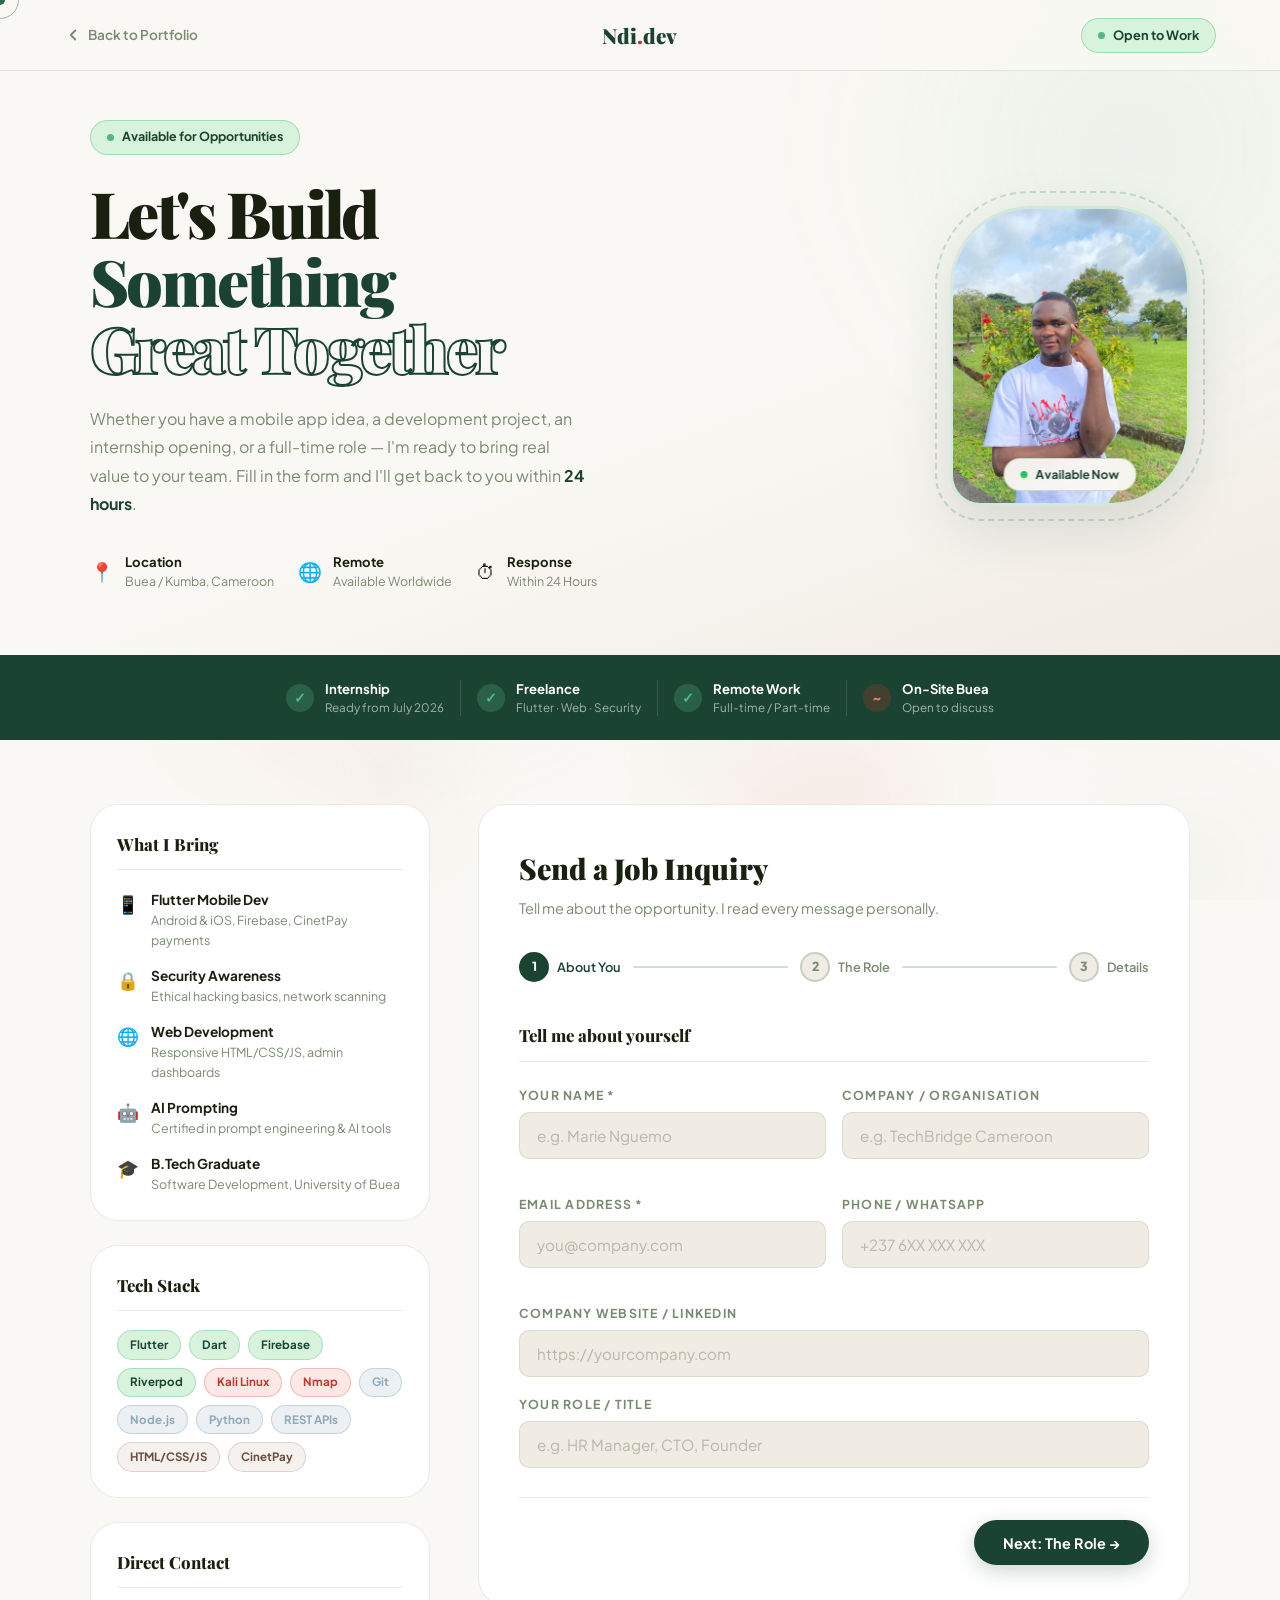
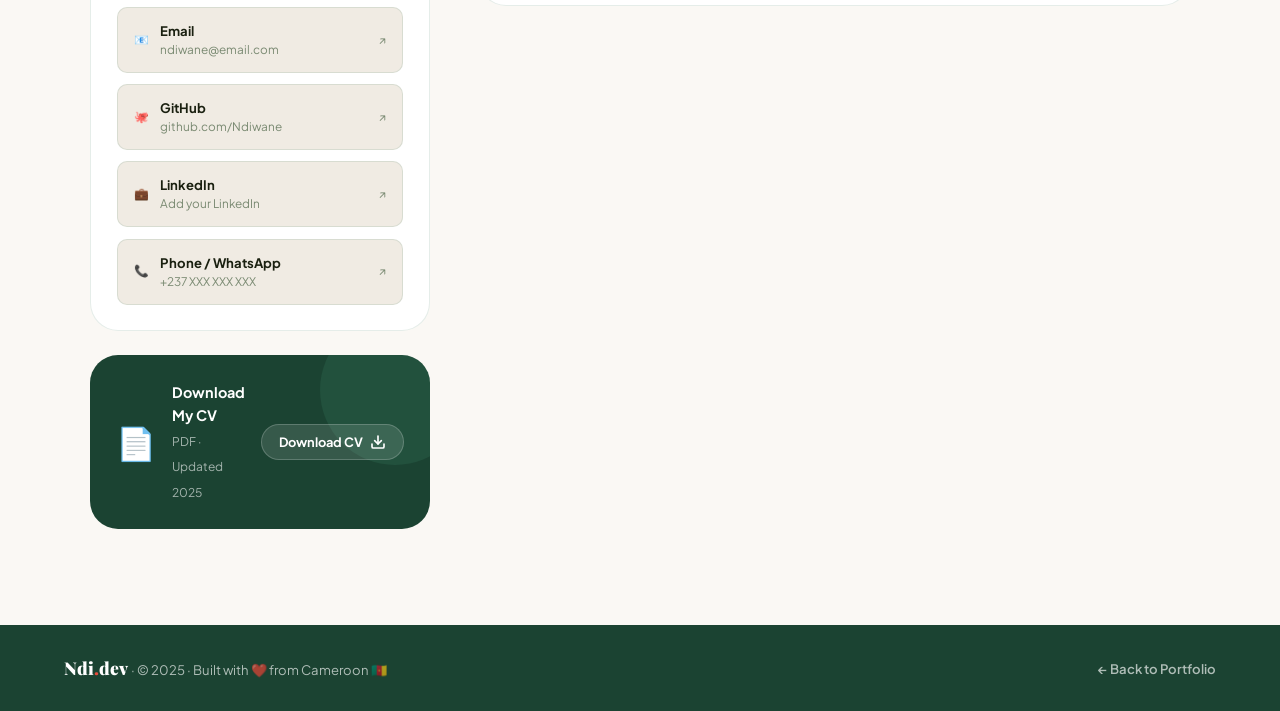
==== hire.html @ b37a6908 "Add files via upload" ====
<!DOCTYPE html>
<html lang="en">
<head>
  <meta charset="UTF-8"/>
  <meta name="viewport" content="width=device-width, initial-scale=1.0"/>
  <meta name="description" content="Hire Ndiwane — Flutter Developer & Cybersecurity Learner from Cameroon. Submit a job inquiry, project brief, or internship offer."/>
  <title>Hire Ndiwane · Let's Work Together</title>
  <link rel="preconnect" href="https://fonts.googleapis.com">
  <link href="https://fonts.googleapis.com/css2?family=Playfair+Display:wght@700;800;900&family=Plus+Jakarta+Sans:wght@300;400;500;600;700&display=swap" rel="stylesheet">
  <link rel="stylesheet" href="hire.css">
</head>
<body>
 
<!-- CURSOR -->
<div class="cursor" id="cursor"></div>
<div class="cursor-ring" id="cursorRing"></div>
 
<!-- PARTICLE CANVAS -->
<canvas id="bgCanvas"></canvas>
 
<!-- ═══════════ NAV ═══════════ -->
<nav class="hn">
  <a href="index.html" class="hn-back">
    <svg width="18" height="18" viewBox="0 0 24 24" fill="none" stroke="currentColor" stroke-width="2.5" stroke-linecap="round" stroke-linejoin="round"><polyline points="15 18 9 12 15 6"/></svg>
    Back to Portfolio
  </a>
  <a href="index.html" class="hn-logo">Ndi<span class="dot">.</span>dev</a>
  <div class="hn-status">
    <span class="status-dot"></span>
    Open to Work
  </div>
</nav>
 
 
<!-- ═══════════ HERO BANNER ═══════════ -->
<header class="hire-hero">
  <div class="hire-hero-inner">
    <div class="hire-hero-text">
      <div class="hire-tag">
        <span class="pulse-dot"></span>
        Available for Opportunities
      </div>
      <h1 class="hire-title">
        Let's Build<br>
        <span class="ht-accent">Something</span><br>
        <span class="ht-stroke">Great Together</span>
      </h1>
      <p class="hire-desc">
        Whether you have a mobile app idea, a development project, an internship opening,
        or a full-time role — I'm ready to bring real value to your team.
        Fill in the form and I'll get back to you within <strong>24 hours</strong>.
      </p>
      <div class="hire-quick-facts">
        <div class="hqf">
          <div class="hqf-icon">📍</div>
          <div><strong>Location</strong><span>Buea / Kumba, Cameroon</span></div>
        </div>
        <div class="hqf">
          <div class="hqf-icon">🌐</div>
          <div><strong>Remote</strong><span>Available Worldwide</span></div>
        </div>
        <div class="hqf">
          <div class="hqf-icon">⏱</div>
          <div><strong>Response</strong><span>Within 24 Hours</span></div>
        </div>
      </div>
    </div>
 
    <div class="hire-hero-photo">
      <div class="hire-photo-frame">
        <img src="profile.jpg" alt="Ndiwane — Available for hire">
        <div class="hire-photo-badge">
          <span class="hpb-dot"></span>
          <strong>Available Now</strong>
        </div>
      </div>
      <div class="hire-photo-ring"></div>
    </div>
  </div>
</header>
 
 
<!-- ═══════════ AVAILABILITY STRIP ═══════════ -->
<div class="avail-strip">
  <div class="avail-inner">
    <div class="avail-item">
      <div class="avail-icon green-icon">✓</div>
      <div><strong>Internship</strong><span>Ready from July 2026</span></div>
    </div>
    <div class="avail-sep"></div>
    <div class="avail-item">
      <div class="avail-icon green-icon">✓</div>
      <div><strong>Freelance</strong><span>Flutter · Web · Security</span></div>
    </div>
    <div class="avail-sep"></div>
    <div class="avail-item">
      <div class="avail-icon green-icon">✓</div>
      <div><strong>Remote Work</strong><span>Full-time / Part-time</span></div>
    </div>
    <div class="avail-sep"></div>
    <div class="avail-item">
      <div class="avail-icon red-icon">~</div>
      <div><strong>On-Site Buea</strong><span>Open to discuss</span></div>
    </div>
  </div>
</div>
 
 
<!-- ═══════════ MAIN CONTENT ═══════════ -->
<main class="hire-main">
  <div class="hire-container">
 
    <!-- LEFT — SIDEBAR INFO -->
    <aside class="hire-sidebar">
 
      <!-- What I offer -->
      <div class="sidebar-card">
        <h3 class="sc-title">What I Bring</h3>
        <div class="offer-list">
          <div class="offer-item">
            <div class="oi-icon">📱</div>
            <div>
              <strong>Flutter Mobile Dev</strong>
              <span>Android &amp; iOS, Firebase, CinetPay payments</span>
            </div>
          </div>
          <div class="offer-item">
            <div class="oi-icon">🔒</div>
            <div>
              <strong>Security Awareness</strong>
              <span>Ethical hacking basics, network scanning</span>
            </div>
          </div>
          <div class="offer-item">
            <div class="oi-icon">🌐</div>
            <div>
              <strong>Web Development</strong>
              <span>Responsive HTML/CSS/JS, admin dashboards</span>
            </div>
          </div>
          <div class="offer-item">
            <div class="oi-icon">🤖</div>
            <div>
              <strong>AI Prompting</strong>
              <span>Certified in prompt engineering &amp; AI tools</span>
            </div>
          </div>
          <div class="offer-item">
            <div class="oi-icon">🎓</div>
            <div>
              <strong>B.Tech Graduate</strong>
              <span>Software Development, University of Buea</span>
            </div>
          </div>
        </div>
      </div>
 
      <!-- Tech Stack -->
      <div class="sidebar-card">
        <h3 class="sc-title">Tech Stack</h3>
        <div class="stack-pills">
          <span class="sp sp-green">Flutter</span>
          <span class="sp sp-green">Dart</span>
          <span class="sp sp-green">Firebase</span>
          <span class="sp sp-green">Riverpod</span>
          <span class="sp sp-red">Kali Linux</span>
          <span class="sp sp-red">Nmap</span>
          <span class="sp sp-sky">Git</span>
          <span class="sp sp-sky">Node.js</span>
          <span class="sp sp-sky">Python</span>
          <span class="sp sp-sky">REST APIs</span>
          <span class="sp sp-earth">HTML/CSS/JS</span>
          <span class="sp sp-earth">CinetPay</span>
        </div>
      </div>
 
      <!-- Direct Contacts -->
      <div class="sidebar-card">
        <h3 class="sc-title">Direct Contact</h3>
        <div class="direct-links">
          <a href="mailto:ndiwane@email.com" class="direct-link">
            <span class="dl-icon">📧</span>
            <div>
              <strong>Email</strong>
              <span>ndiwane@email.com</span>
            </div>
            <span class="dl-arrow">↗</span>
          </a>
          <a href="https://github.com/Ndiwane" target="_blank" class="direct-link">
            <span class="dl-icon">🐙</span>
            <div>
              <strong>GitHub</strong>
              <span>github.com/Ndiwane</span>
            </div>
            <span class="dl-arrow">↗</span>
          </a>
          <a href="#" class="direct-link">
            <span class="dl-icon">💼</span>
            <div>
              <strong>LinkedIn</strong>
              <span>Add your LinkedIn</span>
            </div>
            <span class="dl-arrow">↗</span>
          </a>
          <a href="tel:+237000000000" class="direct-link">
            <span class="dl-icon">📞</span>
            <div>
              <strong>Phone / WhatsApp</strong>
              <span>+237 XXX XXX XXX</span>
            </div>
            <span class="dl-arrow">↗</span>
          </a>
        </div>
      </div>
 
      <!-- CV Download -->
      <div class="cv-card">
        <div class="cv-card-bg"></div>
        <div class="cv-icon">📄</div>
        <div class="cv-text">
          <strong>Download My CV</strong>
          <span>PDF · Updated 2025</span>
        </div>
        <button class="cv-btn" id="cvDownloadBtn" onclick="handleCVDownload()">
          Download CV
          <svg width="16" height="16" viewBox="0 0 24 24" fill="none" stroke="currentColor" stroke-width="2.5" stroke-linecap="round" stroke-linejoin="round"><path d="M21 15v4a2 2 0 0 1-2 2H5a2 2 0 0 1-2-2v-4"/><polyline points="7 10 12 15 17 10"/><line x1="12" y1="15" x2="12" y2="3"/></svg>
        </button>
      </div>
 
    </aside>
 
 
    <!-- RIGHT — HIRE FORM -->
    <section class="hire-form-wrap">
      <div class="hfw-header">
        <h2 class="hfw-title">Send a Job Inquiry</h2>
        <p class="hfw-sub">Tell me about the opportunity. I read every message personally.</p>
      </div>
 
      <!-- PROGRESS STEPS -->
      <div class="form-steps">
        <div class="fs-step active" data-step="1">
          <div class="fs-dot">1</div>
          <span>About You</span>
        </div>
        <div class="fs-line"></div>
        <div class="fs-step" data-step="2">
          <div class="fs-dot">2</div>
          <span>The Role</span>
        </div>
        <div class="fs-line"></div>
        <div class="fs-step" data-step="3">
          <div class="fs-dot">3</div>
          <span>Details</span>
        </div>
      </div>
 
      <form id="hireForm" novalidate>
 
        <!-- STEP 1 — About the employer -->
        <div class="form-step-panel active" id="step1">
          <div class="fsp-title">Tell me about yourself</div>
          <div class="form-row-2">
            <div class="fg">
              <label class="fl">Your Name *</label>
              <input type="text" class="fi" id="emp_name" placeholder="e.g. Marie Nguemo" required>
              <span class="ferr" id="err_emp_name"></span>
            </div>
            <div class="fg">
              <label class="fl">Company / Organisation</label>
              <input type="text" class="fi" id="emp_company" placeholder="e.g. TechBridge Cameroon">
            </div>
          </div>
          <div class="form-row-2">
            <div class="fg">
              <label class="fl">Email Address *</label>
              <input type="email" class="fi" id="emp_email" placeholder="you@company.com" required>
              <span class="ferr" id="err_emp_email"></span>
            </div>
            <div class="fg">
              <label class="fl">Phone / WhatsApp</label>
              <input type="tel" class="fi" id="emp_phone" placeholder="+237 6XX XXX XXX">
            </div>
          </div>
          <div class="fg">
            <label class="fl">Company Website / LinkedIn</label>
            <input type="url" class="fi" id="emp_website" placeholder="https://yourcompany.com">
          </div>
          <div class="fg">
            <label class="fl">Your Role / Title</label>
            <input type="text" class="fi" id="emp_role" placeholder="e.g. HR Manager, CTO, Founder">
          </div>
          <div class="fsp-nav">
            <div></div>
            <button type="button" class="fsp-next" onclick="goStep(2)">Next: The Role →</button>
          </div>
        </div>
 
        <!-- STEP 2 — About the job -->
        <div class="form-step-panel" id="step2">
          <div class="fsp-title">About the opportunity</div>
 
          <div class="fg">
            <label class="fl">Type of Engagement *</label>
            <div class="radio-group">
              <label class="radio-opt">
                <input type="radio" name="eng_type" value="internship" checked>
                <span class="ro-box">🎓 Internship</span>
              </label>
              <label class="radio-opt">
                <input type="radio" name="eng_type" value="fulltime">
                <span class="ro-box">💼 Full-time Job</span>
              </label>
              <label class="radio-opt">
                <input type="radio" name="eng_type" value="parttime">
                <span class="ro-box">⏱ Part-time</span>
              </label>
              <label class="radio-opt">
                <input type="radio" name="eng_type" value="freelance">
                <span class="ro-box">🚀 Freelance Project</span>
              </label>
              <label class="radio-opt">
                <input type="radio" name="eng_type" value="contract">
                <span class="ro-box">📋 Contract</span>
              </label>
              <label class="radio-opt">
                <input type="radio" name="eng_type" value="other">
                <span class="ro-box">💡 Other</span>
              </label>
            </div>
          </div>
 
          <div class="fg">
            <label class="fl">Primary Skills Required *</label>
            <div class="checkbox-group">
              <label class="check-opt"><input type="checkbox" name="skills" value="Flutter"><span>📱 Flutter / Dart</span></label>
              <label class="check-opt"><input type="checkbox" name="skills" value="Firebase"><span>🔥 Firebase</span></label>
              <label class="check-opt"><input type="checkbox" name="skills" value="Cybersecurity"><span>🔒 Cybersecurity</span></label>
              <label class="check-opt"><input type="checkbox" name="skills" value="Web"><span>🌐 Web Dev</span></label>
              <label class="check-opt"><input type="checkbox" name="skills" value="Backend"><span>🔧 Backend / API</span></label>
              <label class="check-opt"><input type="checkbox" name="skills" value="AI"><span>🤖 AI / Prompt Eng.</span></label>
              <label class="check-opt"><input type="checkbox" name="skills" value="Other"><span>➕ Other</span></label>
            </div>
          </div>
 
          <div class="form-row-2">
            <div class="fg">
              <label class="fl">Work Mode</label>
              <select class="fi fselect" id="work_mode">
                <option value="">Select…</option>
                <option value="remote">🌐 Remote</option>
                <option value="onsite">🏢 On-site (Buea/Cameroon)</option>
                <option value="hybrid">🔀 Hybrid</option>
                <option value="flexible">💬 Flexible / Discuss</option>
              </select>
            </div>
            <div class="fg">
              <label class="fl">Proposed Start Date</label>
              <input type="date" class="fi" id="start_date">
            </div>
          </div>
 
          <div class="form-row-2">
            <div class="fg">
              <label class="fl">Duration / Contract Length</label>
              <input type="text" class="fi" id="duration" placeholder="e.g. 3 months, 1 year, ongoing">
            </div>
            <div class="fg">
              <label class="fl">Budget / Salary Range</label>
              <input type="text" class="fi" id="budget" placeholder="e.g. 150,000 XAF/month, Negotiable">
            </div>
          </div>
 
          <div class="fsp-nav">
            <button type="button" class="fsp-back" onclick="goStep(1)">← Back</button>
            <button type="button" class="fsp-next" onclick="goStep(3)">Next: Details →</button>
          </div>
        </div>
 
        <!-- STEP 3 — Project/role details -->
        <div class="form-step-panel" id="step3">
          <div class="fsp-title">Tell me more</div>
 
          <div class="fg">
            <label class="fl">Job Title / Role Name *</label>
            <input type="text" class="fi" id="job_title" placeholder="e.g. Junior Flutter Developer" required>
            <span class="ferr" id="err_job_title"></span>
          </div>
 
          <div class="fg">
            <label class="fl">Job / Project Description *</label>
            <textarea class="fi ftextarea" id="job_desc" rows="5"
              placeholder="Describe the role, what the project is about, day-to-day responsibilities, team size, and anything else I should know…" required></textarea>
            <div class="char-counter"><span id="charCount">0</span> / 1000</div>
            <span class="ferr" id="err_job_desc"></span>
          </div>
 
          <div class="fg">
            <label class="fl">Why Me? (Optional)</label>
            <textarea class="fi ftextarea" id="why_me" rows="3"
              placeholder="Why did you choose to reach out to me specifically? What made my profile stand out?"></textarea>
          </div>
 
          <div class="fg">
            <label class="fl">How Did You Find Me?</label>
            <select class="fi fselect" id="source">
              <option value="">Select…</option>
              <option value="github">GitHub</option>
              <option value="linkedin">LinkedIn</option>
              <option value="referral">Referral / Word of mouth</option>
              <option value="portfolio">This Portfolio</option>
              <option value="social">Social Media</option>
              <option value="other">Other</option>
            </select>
          </div>
 
          <!-- Summary preview -->
          <div class="inquiry-summary" id="inquirySummary">
            <div class="is-title">📋 Inquiry Summary</div>
            <div class="is-grid" id="isSummaryGrid">
              <!-- filled by JS -->
            </div>
          </div>
 
          <div class="form-check">
            <label class="check-consent">
              <input type="checkbox" id="consent" required>
              <span>I agree that Ndiwane may store and use this information to respond to my inquiry. No data is shared with third parties.</span>
            </label>
            <span class="ferr" id="err_consent"></span>
          </div>
 
          <div class="fsp-nav">
            <button type="button" class="fsp-back" onclick="goStep(2)">← Back</button>
            <button type="button" class="fsp-submit" id="submitBtn" onclick="submitInquiry()">
              <span id="submitText">Send Inquiry 🚀</span>
            </button>
          </div>
        </div>
 
      </form>
 
      <!-- SUCCESS STATE -->
      <div class="success-state" id="successState">
        <div class="ss-anim">
          <div class="ss-check">✓</div>
          <div class="ss-rings">
            <div class="ss-ring r1"></div>
            <div class="ss-ring r2"></div>
            <div class="ss-ring r3"></div>
          </div>
        </div>
        <h3 class="ss-title">Inquiry Sent!</h3>
        <p class="ss-msg">
          Thank you, <strong id="senderName"></strong>! Your message has been received.
          I'll review it and get back to you within <strong>24 hours</strong>.
        </p>
        <div class="ss-details" id="ssDetails"></div>
        <div class="ss-actions">
          <a href="index.html" class="btn-green">← Back to Portfolio</a>
          <button class="btn-outline-green" onclick="resetForm()">Send Another</button>
        </div>
      </div>
 
    </section>
 
  </div>
</main>
 
 
<!-- ═══════════ FOOTER ═══════════ -->
<footer class="hire-footer">
  <div>
    <span class="footer-logo">Ndi<span class="dot">.</span>dev</span>
    <span class="footer-copy"> · © 2025 · Built with ❤️ from Cameroon 🇨🇲</span>
  </div>
  <a href="index.html" class="footer-back-link">← Back to Portfolio</a>
</footer>
 
<script src="hire.js"></script>
</body>
</html>
---- hire.css ----
/* ═══════════════════════════════════════════════
   NDIWANE PORTFOLIO — hire.css
   Hire Me / Employer Contact Page
═══════════════════════════════════════════════ */

@import url('https://fonts.googleapis.com/css2?family=Playfair+Display:wght@700;800;900&family=Plus+Jakarta+Sans:wght@300;400;500;600;700&display=swap');

:root {
  --bg:           #faf8f4;
  --bg2:          #f0ebe3;
  --surface:      #ffffff;
  --surface2:     #f5f2ed;
  --forest-dark:  #1b4332;
  --forest:       #2d6a4f;
  --forest-mid:   #40916c;
  --forest-light: #52b788;
  --forest-pale:  #d8f3dc;
  --red:          #c0392b;
  --red-light:    #e74c3c;
  --red-pale:     #fde8e6;
  --sky:          #c9d4dc;
  --sky-dark:     #8fa8b8;
  --earth:        #3d2b1f;
  --text:         #1a2010;
  --text-mid:     #3a4a30;
  --muted:        #7a8a72;
  --border:       rgba(45,106,79,0.12);
  --border2:      rgba(45,106,79,0.22);
  --shadow-sm:    0 2px 12px rgba(27,67,50,0.08);
  --shadow-md:    0 8px 32px rgba(27,67,50,0.12);
  --shadow-lg:    0 20px 60px rgba(27,67,50,0.15);
  --font-display: 'Playfair Display', serif;
  --font-body:    'Plus Jakarta Sans', sans-serif;
  --r-sm: 10px; --r-md: 18px; --r-lg: 28px; --r-xl: 40px;
}

*, *::before, *::after { box-sizing: border-box; margin: 0; padding: 0; }
html { scroll-behavior: smooth; }
body {
  background: var(--bg);
  color: var(--text);
  font-family: var(--font-body);
  line-height: 1.6;
  overflow-x: hidden;
  min-height: 100vh;
}
::selection { background: var(--forest-pale); color: var(--forest-dark); }
::-webkit-scrollbar { width: 5px; }
::-webkit-scrollbar-track { background: var(--bg); }
::-webkit-scrollbar-thumb { background: var(--forest); border-radius: 10px; }

/* ── CANVAS ── */
#bgCanvas {
  position: fixed; inset: 0; z-index: 0;
  pointer-events: none; opacity: 0.5;
}

/* ── CURSOR ── */
.cursor {
  width: 10px; height: 10px; background: var(--forest);
  border-radius: 50%; position: fixed; z-index: 9999;
  pointer-events: none; transform: translate(-50%,-50%);
  transition: width .3s, height .3s, background .3s;
}
.cursor-ring {
  width: 38px; height: 38px;
  border: 1.5px solid rgba(45,106,79,0.45);
  border-radius: 50%; position: fixed; z-index: 9998;
  pointer-events: none; transform: translate(-50%,-50%);
  transition: width .3s, height .3s;
}
.cursor.hover { width: 18px; height: 18px; background: var(--red); }
.cursor-ring.hover { width: 58px; height: 58px; border-color: var(--red); }

/* ═══════════ NAVBAR ═══════════ */
.hn {
  position: fixed; top: 0; left: 0; right: 0; z-index: 500;
  display: flex; align-items: center; justify-content: space-between;
  padding: 1.1rem 5vw;
  background: rgba(250,248,244,0.85); backdrop-filter: blur(20px);
  border-bottom: 1px solid var(--border);
}
.hn-back {
  display: flex; align-items: center; gap: 0.4rem;
  font-size: 0.85rem; font-weight: 600; color: var(--muted);
  text-decoration: none; transition: color .3s;
}
.hn-back:hover { color: var(--forest-dark); }
.hn-logo {
  font-family: var(--font-display);
  font-size: 1.3rem; font-weight: 900; color: var(--forest-dark);
  text-decoration: none;
}
.hn-logo .dot { color: var(--red); }
.hn-status {
  display: flex; align-items: center; gap: 0.5rem;
  font-size: 0.8rem; font-weight: 700; color: var(--forest-dark);
  background: var(--forest-pale); border: 1px solid rgba(82,183,136,0.4);
  padding: 0.4rem 1rem; border-radius: 100px;
}
.status-dot {
  width: 7px; height: 7px; background: var(--forest-light);
  border-radius: 50%; animation: statusPulse 2s infinite;
}
@keyframes statusPulse { 0%,100%{opacity:1;transform:scale(1);} 50%{opacity:.4;transform:scale(1.5);} }

/* ═══════════ HERO ═══════════ */
.hire-hero {
  padding: 7.5rem 5vw 4rem;
  position: relative; z-index: 1;
  background: linear-gradient(160deg, var(--bg) 60%, var(--bg2) 100%);
  overflow: hidden;
}
.hire-hero::before {
  content: '';
  position: absolute; top: -150px; right: -150px;
  width: 600px; height: 600px; border-radius: 50%;
  background: radial-gradient(circle, rgba(82,183,136,0.1), transparent 70%);
  filter: blur(60px); pointer-events: none;
}

.hire-hero-inner {
  max-width: 1100px; margin: 0 auto;
  display: grid; grid-template-columns: 1fr auto; gap: 4rem; align-items: center;
}

.hire-tag {
  display: inline-flex; align-items: center; gap: .5rem;
  background: var(--forest-pale); border: 1px solid rgba(82,183,136,.4);
  color: var(--forest-dark); font-size: .78rem; font-weight: 700;
  padding: .4rem 1rem; border-radius: 100px; margin-bottom: 1.5rem;
}
.pulse-dot {
  width: 7px; height: 7px; background: var(--forest-light);
  border-radius: 50%; animation: statusPulse 2.2s infinite;
}

.hire-title {
  font-family: var(--font-display);
  font-size: clamp(2.6rem, 5vw, 4.8rem);
  font-weight: 900; line-height: 1.06; letter-spacing: -.04em;
  margin-bottom: 1.4rem;
}
.ht-accent { color: var(--forest-dark); }
.ht-stroke {
  -webkit-text-stroke: 2px var(--forest-dark);
  color: transparent;
}

.hire-desc {
  color: var(--muted); font-size: 1rem; line-height: 1.78;
  max-width: 500px; margin-bottom: 2rem;
}
.hire-desc strong { color: var(--forest-dark); font-weight: 700; }

.hire-quick-facts {
  display: flex; flex-wrap: wrap; gap: 1.5rem;
}
.hqf {
  display: flex; align-items: center; gap: .7rem;
  font-size: .85rem;
}
.hqf-icon { font-size: 1.2rem; }
.hqf div { display: flex; flex-direction: column; }
.hqf strong { font-weight: 700; color: var(--text); font-size: .82rem; }
.hqf span { color: var(--muted); font-size: .78rem; }

/* Hero photo */
.hire-hero-photo { position: relative; }
.hire-photo-frame {
  width: 240px; height: 300px;
  border-radius: 80px 80px 80px 30px;
  overflow: hidden; position: relative;
  box-shadow: var(--shadow-lg);
  border: 3px solid rgba(82,183,136,.2);
}
.hire-photo-frame img {
  width: 100%; height: 100%;
  object-fit: cover; object-position: top center;
}
.hire-photo-badge {
  position: absolute; bottom: 12px; left: 50%; transform: translateX(-50%);
  background: rgba(250,248,244,.95); backdrop-filter: blur(12px);
  border: 1px solid var(--border2); border-radius: 100px;
  padding: .35rem 1rem; display: flex; align-items: center; gap: .5rem;
  white-space: nowrap; font-size: .75rem; font-weight: 700; color: var(--forest-dark);
}
.hpb-dot {
  width: 7px; height: 7px; background: #22c55e;
  border-radius: 50%; animation: statusPulse 2s infinite;
}
.hire-photo-ring {
  position: absolute; inset: -15px;
  border: 2px dashed rgba(45,106,79,.2);
  border-radius: calc(80px + 15px) calc(80px + 15px) calc(80px + 15px) calc(30px + 15px);
  animation: ringPulse 3s ease-in-out infinite;
}
@keyframes ringPulse { 0%,100%{opacity:.4;} 50%{opacity:1;} }

/* ═══════════ AVAILABILITY STRIP ═══════════ */
.avail-strip {
  background: var(--forest-dark); position: relative; z-index: 2;
}
.avail-inner {
  max-width: 1100px; margin: 0 auto; padding: 1.4rem 5vw;
  display: flex; align-items: center; justify-content: center;
  gap: 1rem; flex-wrap: wrap;
}
.avail-item {
  display: flex; align-items: center; gap: .7rem;
}
.avail-item div { display: flex; flex-direction: column; }
.avail-item strong { font-size: .82rem; font-weight: 700; color: #fff; }
.avail-item span { font-size: .73rem; color: rgba(255,255,255,.6); }
.avail-icon {
  width: 28px; height: 28px; border-radius: 50%;
  display: flex; align-items: center; justify-content: center;
  font-size: .9rem; font-weight: 900; flex-shrink: 0;
}
.green-icon { background: rgba(82,183,136,.25); color: var(--forest-light); }
.red-icon   { background: rgba(192,57,43,.25);  color: #e8856c; }
.avail-sep { width: 1px; height: 36px; background: rgba(255,255,255,.12); }

/* ═══════════ MAIN LAYOUT ═══════════ */
.hire-main { position: relative; z-index: 1; padding: 4rem 5vw 6rem; }
.hire-container {
  max-width: 1100px; margin: 0 auto;
  display: grid; grid-template-columns: 340px 1fr; gap: 3rem; align-items: start;
}

/* ═══════════ SIDEBAR ═══════════ */
.hire-sidebar { display: flex; flex-direction: column; gap: 1.5rem; position: sticky; top: 90px; }

.sidebar-card {
  background: var(--surface); border: 1.5px solid var(--border);
  border-radius: var(--r-lg); padding: 1.6rem;
}
.sc-title {
  font-family: var(--font-display); font-size: 1.05rem; font-weight: 800;
  color: var(--text); margin-bottom: 1.2rem;
  padding-bottom: .7rem; border-bottom: 1px solid var(--border);
}

.offer-list { display: flex; flex-direction: column; gap: .9rem; }
.offer-item {
  display: flex; align-items: flex-start; gap: .75rem;
}
.oi-icon { font-size: 1.1rem; flex-shrink: 0; margin-top: 1px; }
.offer-item div { display: flex; flex-direction: column; }
.offer-item strong { font-size: .85rem; font-weight: 700; color: var(--text); }
.offer-item span { font-size: .78rem; color: var(--muted); }

.stack-pills { display: flex; flex-wrap: wrap; gap: .5rem; }
.sp {
  font-size: .72rem; font-weight: 700; padding: .28rem .75rem;
  border-radius: 100px; transition: all .25s; cursor: default;
}
.sp-green { background: var(--forest-pale); color: var(--forest-dark); border: 1px solid rgba(82,183,136,.35); }
.sp-red   { background: var(--red-pale);    color: var(--red);          border: 1px solid rgba(192,57,43,.25); }
.sp-sky   { background: rgba(201,212,220,.35); color: var(--sky-dark); border: 1px solid rgba(143,168,184,.4); }
.sp-earth { background: rgba(160,120,96,.1); color: var(--earth-mid,#6b4c3b); border: 1px solid rgba(61,43,31,.15); }
.sp:hover { transform: translateY(-2px); box-shadow: var(--shadow-sm); }

.direct-links { display: flex; flex-direction: column; gap: .7rem; }
.direct-link {
  display: flex; align-items: center; gap: .7rem;
  background: var(--bg2); border: 1px solid var(--border);
  border-radius: var(--r-sm); padding: .75rem 1rem;
  text-decoration: none; color: var(--text); transition: all .3s;
}
.direct-link:hover { border-color: var(--forest); background: var(--forest-pale); transform: translateX(4px); }
.dl-icon { font-size: 1.1rem; flex-shrink: 0; }
.direct-link div { flex: 1; display: flex; flex-direction: column; }
.direct-link strong { font-size: .82rem; font-weight: 700; }
.direct-link span { font-size: .74rem; color: var(--muted); }
.dl-arrow { color: var(--muted); font-size: .9rem; flex-shrink: 0; }

/* CV Download Card */
.cv-card {
  background: var(--forest-dark); border-radius: var(--r-lg);
  padding: 1.6rem; display: flex; align-items: center; gap: 1rem;
  flex-wrap: wrap; position: relative; overflow: hidden; cursor: pointer;
}
.cv-card-bg {
  position: absolute; top: -40px; right: -40px;
  width: 150px; height: 150px; border-radius: 50%;
  background: rgba(82,183,136,.12); pointer-events: none;
}
.cv-icon { font-size: 2rem; flex-shrink: 0; position: relative; z-index: 1; }
.cv-text { flex: 1; position: relative; z-index: 1; }
.cv-text strong { display: block; font-size: .9rem; font-weight: 700; color: #fff; }
.cv-text span { font-size: .75rem; color: rgba(255,255,255,.6); }
.cv-btn {
  display: flex; align-items: center; gap: .4rem;
  background: rgba(255,255,255,.12); color: #fff;
  border: 1px solid rgba(255,255,255,.2);
  border-radius: 100px; padding: .55rem 1.1rem;
  font-family: var(--font-body); font-size: .8rem; font-weight: 700;
  cursor: pointer; transition: all .3s; position: relative; z-index: 1;
  white-space: nowrap;
}
.cv-btn:hover { background: rgba(255,255,255,.2); transform: translateY(-2px); }

/* ═══════════ FORM AREA ═══════════ */
.hire-form-wrap {
  background: var(--surface); border: 1.5px solid var(--border);
  border-radius: var(--r-lg); padding: 2.5rem; overflow: hidden;
}
.hfw-header { margin-bottom: 2rem; }
.hfw-title {
  font-family: var(--font-display); font-size: 1.8rem; font-weight: 900;
  color: var(--text); margin-bottom: .4rem;
}
.hfw-sub { color: var(--muted); font-size: .9rem; }

/* Progress steps */
.form-steps {
  display: flex; align-items: center; margin-bottom: 2.5rem;
}
.fs-step {
  display: flex; align-items: center; gap: .5rem;
  font-size: .8rem; font-weight: 600; color: var(--muted);
  transition: color .3s;
}
.fs-step.active { color: var(--forest-dark); }
.fs-step.done { color: var(--forest); }
.fs-dot {
  width: 30px; height: 30px; border-radius: 50%;
  background: var(--bg2); border: 2px solid var(--border2);
  display: flex; align-items: center; justify-content: center;
  font-size: .78rem; font-weight: 800; transition: all .3s;
}
.fs-step.active .fs-dot {
  background: var(--forest-dark); border-color: var(--forest-dark); color: #fff;
}
.fs-step.done .fs-dot {
  background: var(--forest-pale); border-color: var(--forest); color: var(--forest-dark);
}
.fs-line {
  flex: 1; height: 2px; background: var(--border2); margin: 0 .75rem;
  border-radius: 2px; transition: background .4s;
}
.fs-line.done { background: var(--forest-light); }

/* Step panels */
.form-step-panel { display: none; }
.form-step-panel.active { display: block; animation: fadeStepIn .4s ease; }
@keyframes fadeStepIn { from{opacity:0;transform:translateX(20px);} to{opacity:1;transform:translateX(0);} }

.fsp-title {
  font-family: var(--font-display); font-size: 1.05rem; font-weight: 800;
  color: var(--text); margin-bottom: 1.5rem;
  padding-bottom: .7rem; border-bottom: 1px solid var(--border);
}

/* Form elements */
.fg { display: flex; flex-direction: column; gap: .4rem; margin-bottom: 1.1rem; }
.fl { font-size: .77rem; font-weight: 700; color: var(--muted); text-transform: uppercase; letter-spacing: .1em; }
.fi {
  background: var(--bg2); border: 1.5px solid var(--border);
  border-radius: var(--r-sm); padding: .82rem 1.05rem;
  color: var(--text); font-family: var(--font-body); font-size: .95rem;
  transition: all .3s; outline: none; width: 100%;
}
.fi:focus { border-color: var(--forest); box-shadow: 0 0 0 3px rgba(45,106,79,.1); background: var(--surface); }
.fi::placeholder { color: rgba(122,138,114,.5); }
.fi.error { border-color: var(--red); box-shadow: 0 0 0 3px rgba(192,57,43,.1); }
.ftextarea { resize: vertical; min-height: 110px; }
.fselect { appearance: none; cursor: pointer; }
.ferr { font-size: .75rem; color: var(--red); font-weight: 600; min-height: 1em; }
.form-row-2 { display: grid; grid-template-columns: 1fr 1fr; gap: 1rem; }

/* Radio & Checkbox groups */
.radio-group {
  display: grid; grid-template-columns: repeat(3, 1fr); gap: .6rem;
}
.radio-opt { cursor: pointer; }
.radio-opt input[type="radio"] { display: none; }
.ro-box {
  display: flex; align-items: center; gap: .4rem;
  background: var(--bg2); border: 1.5px solid var(--border);
  border-radius: var(--r-sm); padding: .6rem .9rem;
  font-size: .82rem; font-weight: 600; color: var(--text-mid);
  transition: all .25s; cursor: pointer; white-space: nowrap;
}
.radio-opt input[type="radio"]:checked + .ro-box {
  background: var(--forest-pale); border-color: var(--forest);
  color: var(--forest-dark); box-shadow: 0 0 0 3px rgba(45,106,79,.1);
}
.ro-box:hover { border-color: var(--border2); background: var(--surface); }

.checkbox-group {
  display: grid; grid-template-columns: repeat(4, 1fr); gap: .6rem;
}
.check-opt { cursor: pointer; }
.check-opt input { display: none; }
.check-opt span {
  display: flex; align-items: center; gap: .35rem;
  background: var(--bg2); border: 1.5px solid var(--border);
  border-radius: var(--r-sm); padding: .5rem .75rem;
  font-size: .8rem; font-weight: 600; color: var(--text-mid);
  transition: all .25s; cursor: pointer;
}
.check-opt input:checked + span {
  background: var(--forest-pale); border-color: var(--forest);
  color: var(--forest-dark);
}

/* Char counter */
.char-counter { font-size: .72rem; color: var(--muted); text-align: right; margin-top: .25rem; }

/* Summary preview */
.inquiry-summary {
  background: var(--forest-pale); border: 1px solid rgba(82,183,136,.35);
  border-radius: var(--r-md); padding: 1.2rem 1.4rem; margin-bottom: 1.2rem;
}
.is-title { font-size: .78rem; font-weight: 800; color: var(--forest-dark); margin-bottom: .75rem; text-transform: uppercase; letter-spacing: .08em; }
.is-grid { display: grid; grid-template-columns: 1fr 1fr; gap: .5rem; }
.is-item { display: flex; flex-direction: column; }
.is-label { font-size: .7rem; color: var(--forest); font-weight: 700; text-transform: uppercase; letter-spacing: .07em; }
.is-val { font-size: .82rem; color: var(--forest-dark); font-weight: 600; }

/* Consent */
.check-consent {
  display: flex; align-items: flex-start; gap: .7rem;
  font-size: .82rem; color: var(--muted); cursor: pointer; line-height: 1.6;
}
.check-consent input { margin-top: 3px; accent-color: var(--forest); flex-shrink: 0; }
.form-check { margin-bottom: 1.4rem; }

/* Nav row */
.fsp-nav {
  display: flex; justify-content: space-between; align-items: center;
  margin-top: 1.8rem; padding-top: 1.4rem; border-top: 1px solid var(--border);
}
.fsp-next, .fsp-submit {
  display: inline-flex; align-items: center; gap: .5rem;
  background: var(--forest-dark); color: #fff;
  border: none; border-radius: 100px; padding: .82rem 1.8rem;
  font-family: var(--font-body); font-size: .9rem; font-weight: 700;
  cursor: pointer; transition: all .3s;
  box-shadow: 0 6px 20px rgba(27,67,50,.22);
}
.fsp-next:hover, .fsp-submit:hover {
  background: var(--forest); transform: translateY(-2px);
  box-shadow: 0 10px 24px rgba(27,67,50,.3);
}
.fsp-back {
  display: inline-flex; align-items: center;
  background: transparent; color: var(--muted);
  border: 1.5px solid var(--border2); border-radius: 100px;
  padding: .82rem 1.5rem; font-family: var(--font-body);
  font-size: .9rem; font-weight: 600; cursor: pointer; transition: all .3s;
}
.fsp-back:hover { color: var(--text); border-color: var(--border2); background: var(--bg2); }

/* ═══════════ SUCCESS STATE ═══════════ */
.success-state {
  display: none; text-align: center; padding: 3rem 1rem;
  animation: fadeStepIn .5s ease;
}
.success-state.show { display: block; }

.ss-anim { position: relative; width: 100px; height: 100px; margin: 0 auto 2rem; }
.ss-check {
  width: 80px; height: 80px; border-radius: 50%;
  background: var(--forest-dark); color: #fff;
  font-size: 2rem; font-weight: 900;
  display: flex; align-items: center; justify-content: center;
  position: absolute; top: 10px; left: 10px; z-index: 2;
  animation: checkPop .5s cubic-bezier(.16,1,.3,1) both;
}
@keyframes checkPop { from{opacity:0;transform:scale(.5);} to{opacity:1;transform:scale(1);} }

.ss-ring {
  position: absolute; border-radius: 50%;
  border: 2px solid var(--forest-pale);
  top: 50%; left: 50%; transform: translate(-50%,-50%);
  animation: ringExpand 1.5s ease-out infinite;
}
.r1 { width: 80px; height: 80px; }
.r2 { width: 80px; height: 80px; animation-delay: .4s; }
.r3 { width: 80px; height: 80px; animation-delay: .8s; }
@keyframes ringExpand { from{opacity:.8;transform:translate(-50%,-50%) scale(1);} to{opacity:0;transform:translate(-50%,-50%) scale(2.5);} }

.ss-title {
  font-family: var(--font-display); font-size: 2rem; font-weight: 900;
  color: var(--text); margin-bottom: .7rem;
}
.ss-msg { color: var(--muted); font-size: .95rem; line-height: 1.7; max-width: 440px; margin: 0 auto 1.5rem; }
.ss-msg strong { color: var(--forest-dark); }
.ss-details {
  background: var(--forest-pale); border-radius: var(--r-md);
  padding: 1.2rem 1.5rem; margin: 0 auto 2rem;
  max-width: 400px; text-align: left; font-size: .85rem; color: var(--forest-dark);
  display: grid; gap: .4rem;
}
.ss-actions { display: flex; justify-content: center; gap: 1rem; flex-wrap: wrap; }
.btn-green {
  display: inline-flex; align-items: center; gap: .5rem;
  background: var(--forest-dark); color: #fff;
  border-radius: 100px; padding: .82rem 1.8rem;
  font-size: .9rem; font-weight: 700; text-decoration: none;
  transition: all .3s; box-shadow: 0 6px 20px rgba(27,67,50,.22);
}
.btn-green:hover { background: var(--forest); transform: translateY(-2px); }
.btn-outline-green {
  display: inline-flex; align-items: center;
  background: transparent; color: var(--forest-dark);
  border: 2px solid var(--border2); border-radius: 100px;
  padding: .82rem 1.8rem; font-family: var(--font-body);
  font-size: .9rem; font-weight: 700; cursor: pointer; transition: all .3s;
}
.btn-outline-green:hover { background: var(--forest-pale); border-color: var(--forest); }

/* ═══════════ FOOTER ═══════════ */
.hire-footer {
  background: var(--forest-dark); color: rgba(255,255,255,.65);
  padding: 1.8rem 5vw; position: relative; z-index: 2;
  display: flex; align-items: center; justify-content: space-between; flex-wrap: wrap; gap: 1rem;
}
.footer-logo { font-family: var(--font-display); font-size: 1.1rem; font-weight: 900; color: #fff; }
.footer-logo .dot { color: var(--red-light); }
.footer-copy { font-size: .82rem; }
.footer-back-link {
  color: rgba(255,255,255,.65); font-size: .82rem; font-weight: 600;
  text-decoration: none; transition: color .3s;
}
.footer-back-link:hover { color: #fff; }

/* ═══════════ RESPONSIVE ═══════════ */
@media (max-width: 1024px) {
  .hire-container { grid-template-columns: 300px 1fr; gap: 2rem; }
}
@media (max-width: 820px) {
  .hire-container { grid-template-columns: 1fr; }
  .hire-sidebar { position: static; }
  .hire-hero-inner { grid-template-columns: 1fr; }
  .hire-hero-photo { display: none; }
  .radio-group { grid-template-columns: repeat(2, 1fr); }
  .checkbox-group { grid-template-columns: repeat(2, 1fr); }
  .form-row-2 { grid-template-columns: 1fr; }
  .avail-inner { gap: 0.7rem; }
  .avail-sep { display: none; }
}
@media (max-width: 520px) {
  .hire-hero { padding: 6.5rem 5vw 3rem; }
  .hire-form-wrap { padding: 1.5rem; }
  .hire-title { font-size: 2.2rem; }
  .radio-group { grid-template-columns: 1fr 1fr; }
  .is-grid { grid-template-columns: 1fr; }
  .hn-back span { display: none; }
  .hire-footer { flex-direction: column; text-align: center; }
}
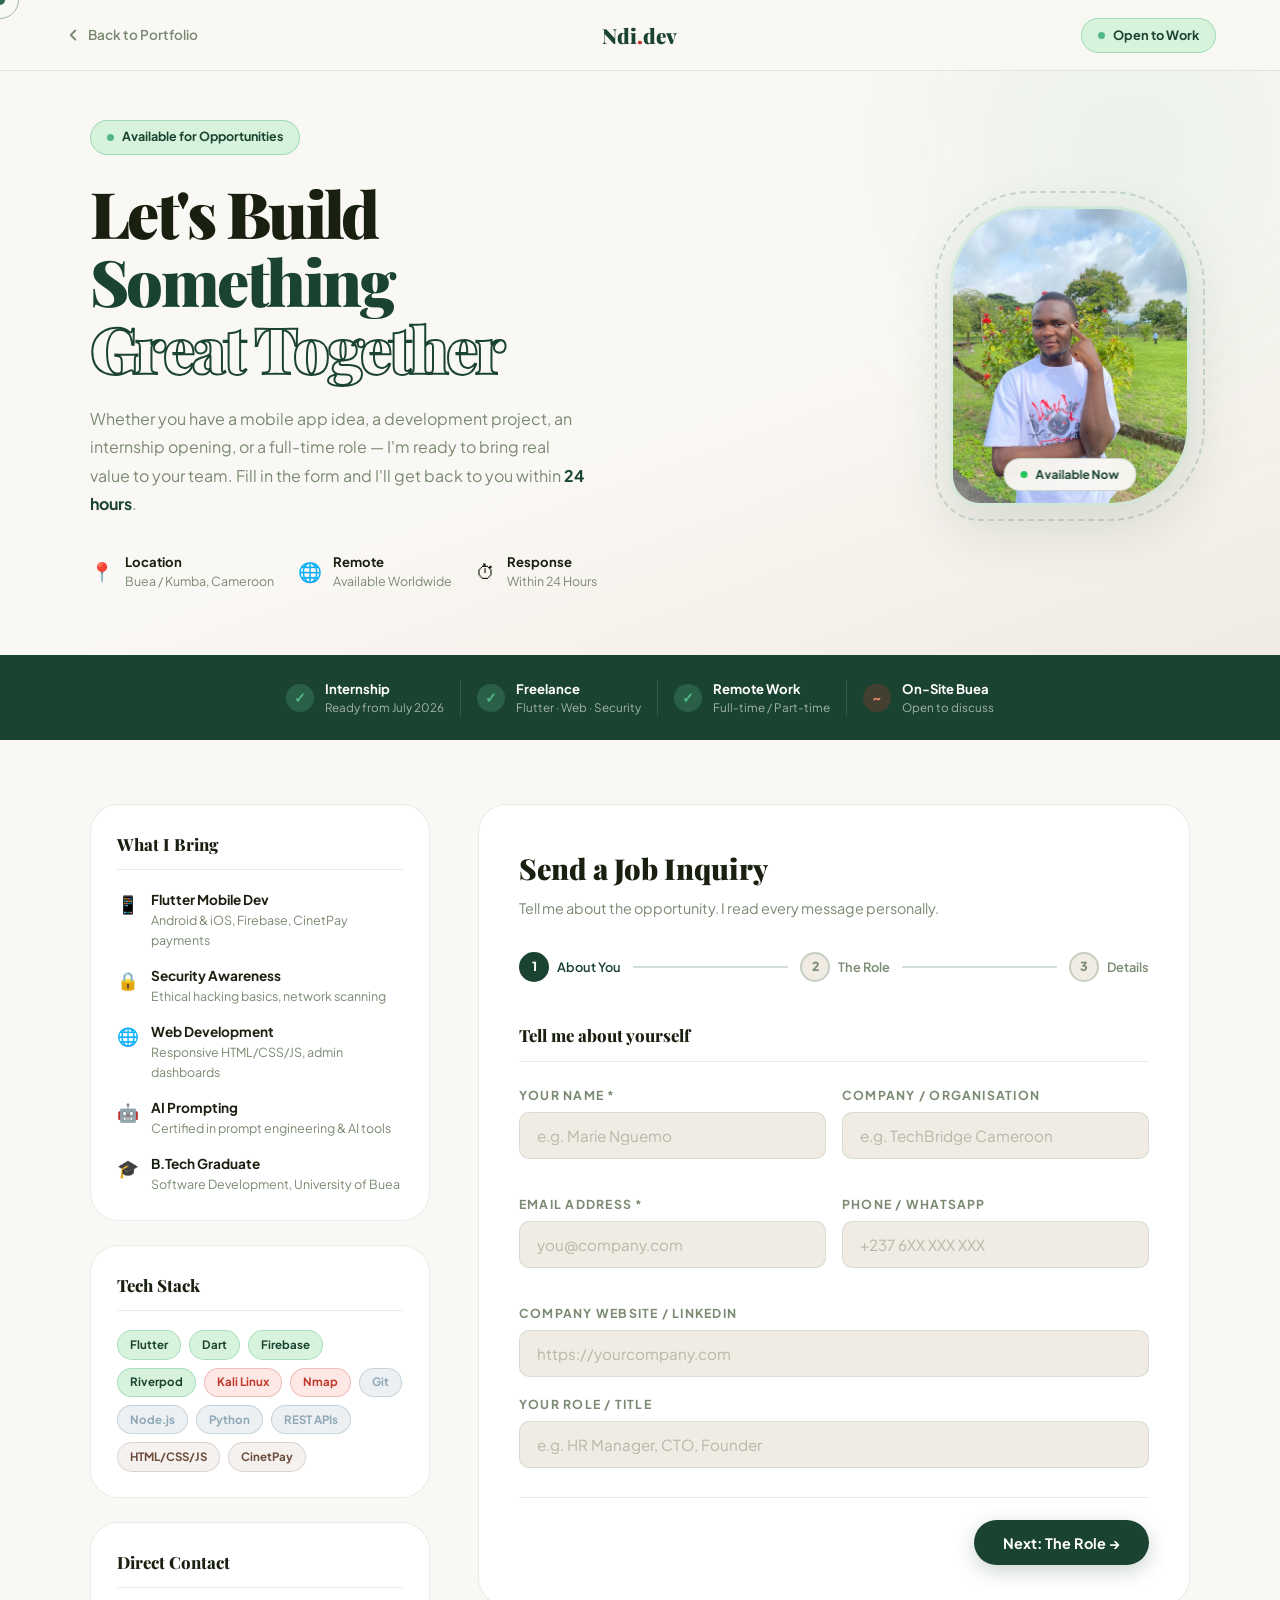
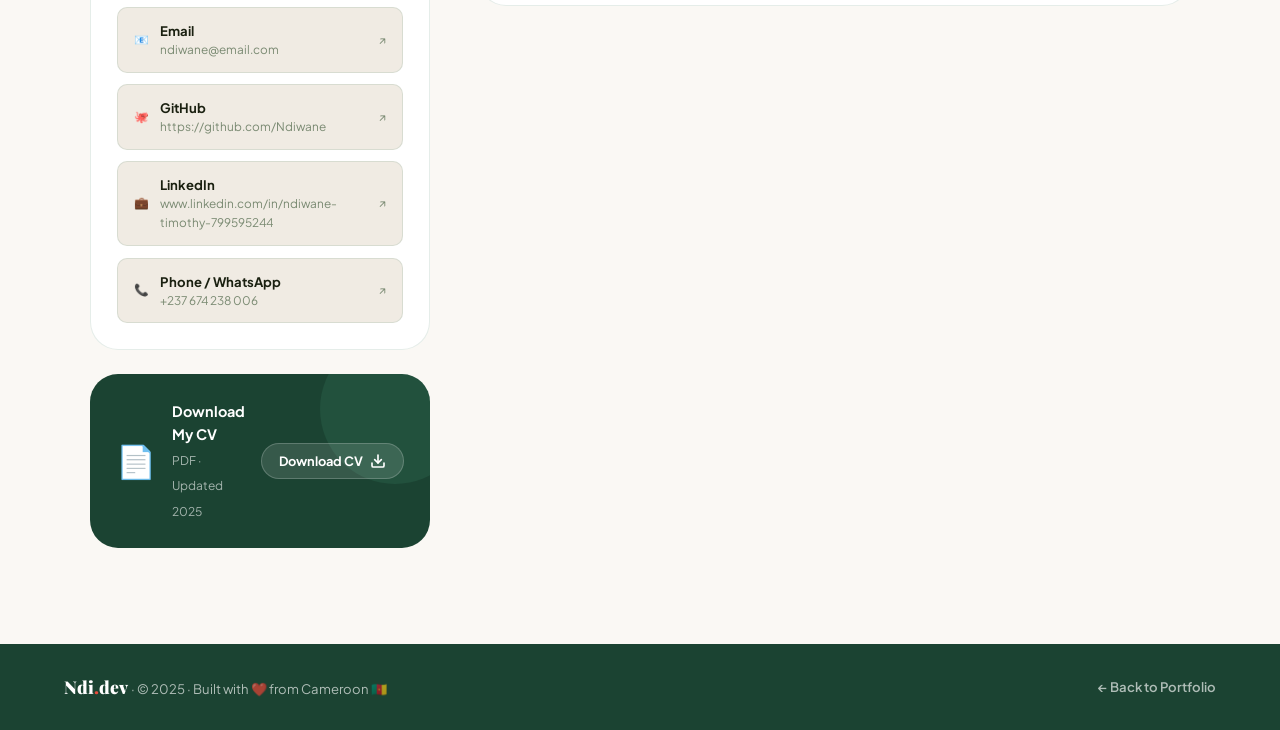
==== commit e38a0515: "index.html" ====
--- a/hire.html
+++ b/hire.html
@@ -190,7 +190,7 @@
             <span class="dl-icon">🐙</span>
             <div>
               <strong>GitHub</strong>
-              <span>github.com/Ndiwane</span>
+              <span>https://github.com/Ndiwane</span>
             </div>
             <span class="dl-arrow">↗</span>
           </a>
@@ -198,7 +198,7 @@
             <span class="dl-icon">💼</span>
             <div>
               <strong>LinkedIn</strong>
-              <span>Add your LinkedIn</span>
+              <span>www.linkedin.com/in/ndiwane-timothy-799595244</span>
             </div>
             <span class="dl-arrow">↗</span>
           </a>
@@ -206,7 +206,7 @@
             <span class="dl-icon">📞</span>
             <div>
               <strong>Phone / WhatsApp</strong>
-              <span>+237 XXX XXX XXX</span>
+              <span>+237 674 238 006</span>
             </div>
             <span class="dl-arrow">↗</span>
           </a>
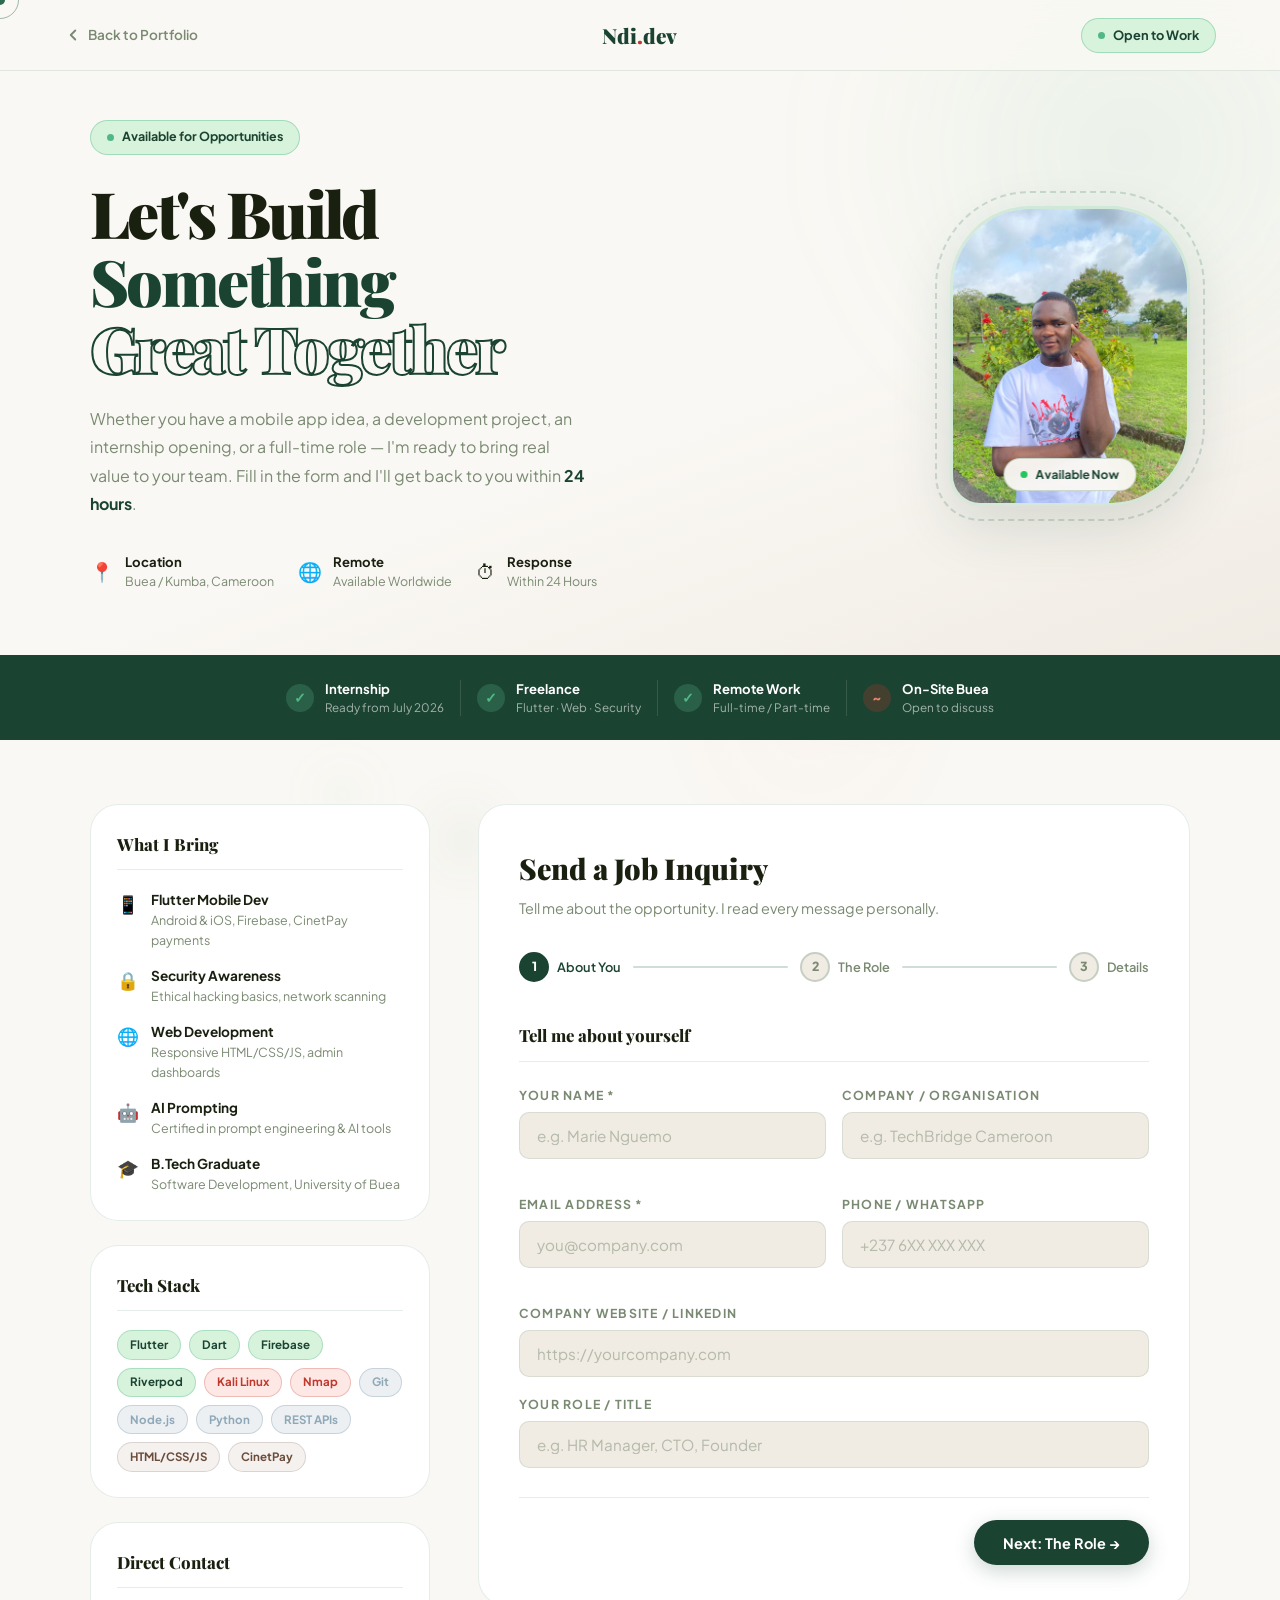
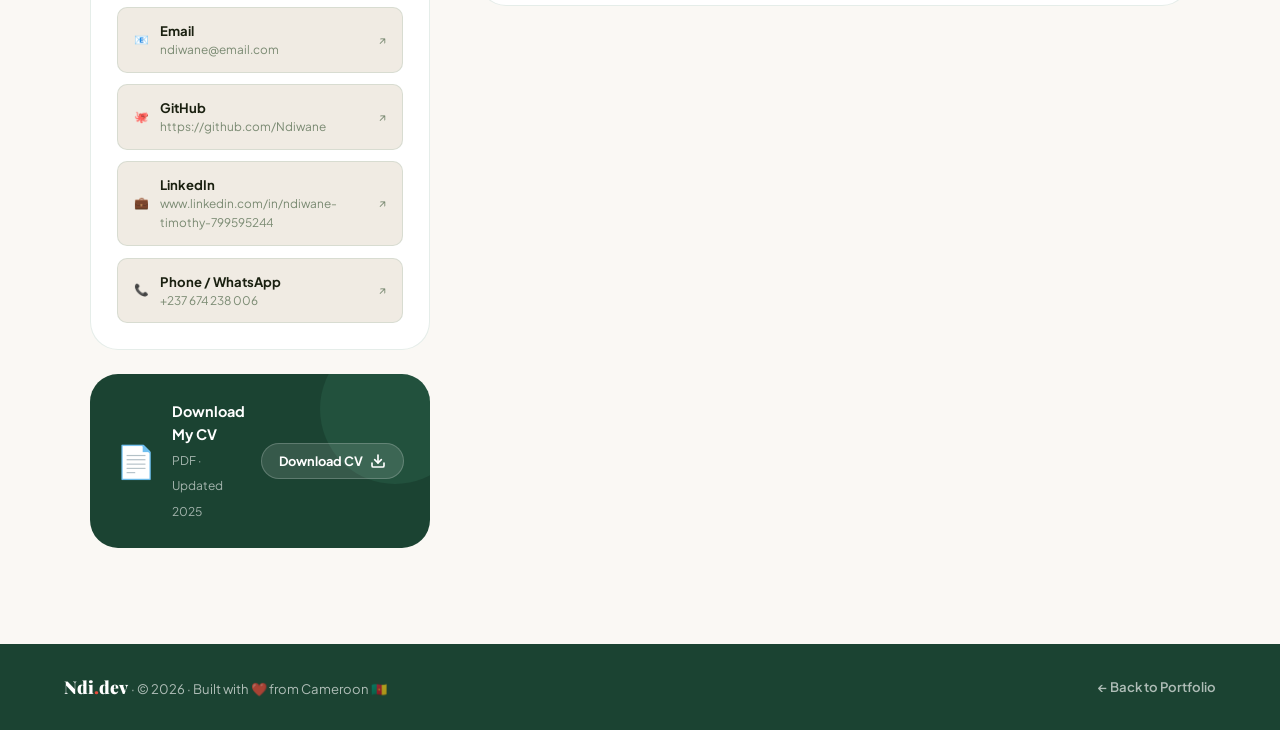
==== commit 8b972f9a: "index.html, hire.html" ====
--- a/hire.html
+++ b/hire.html
@@ -472,7 +472,7 @@
 <footer class="hire-footer">
   <div>
     <span class="footer-logo">Ndi<span class="dot">.</span>dev</span>
-    <span class="footer-copy"> · © 2025 · Built with ❤️ from Cameroon 🇨🇲</span>
+    <span class="footer-copy"> · © 2026 · Built with ❤️ from Cameroon 🇨🇲</span>
   </div>
   <a href="index.html" class="footer-back-link">← Back to Portfolio</a>
 </footer>
